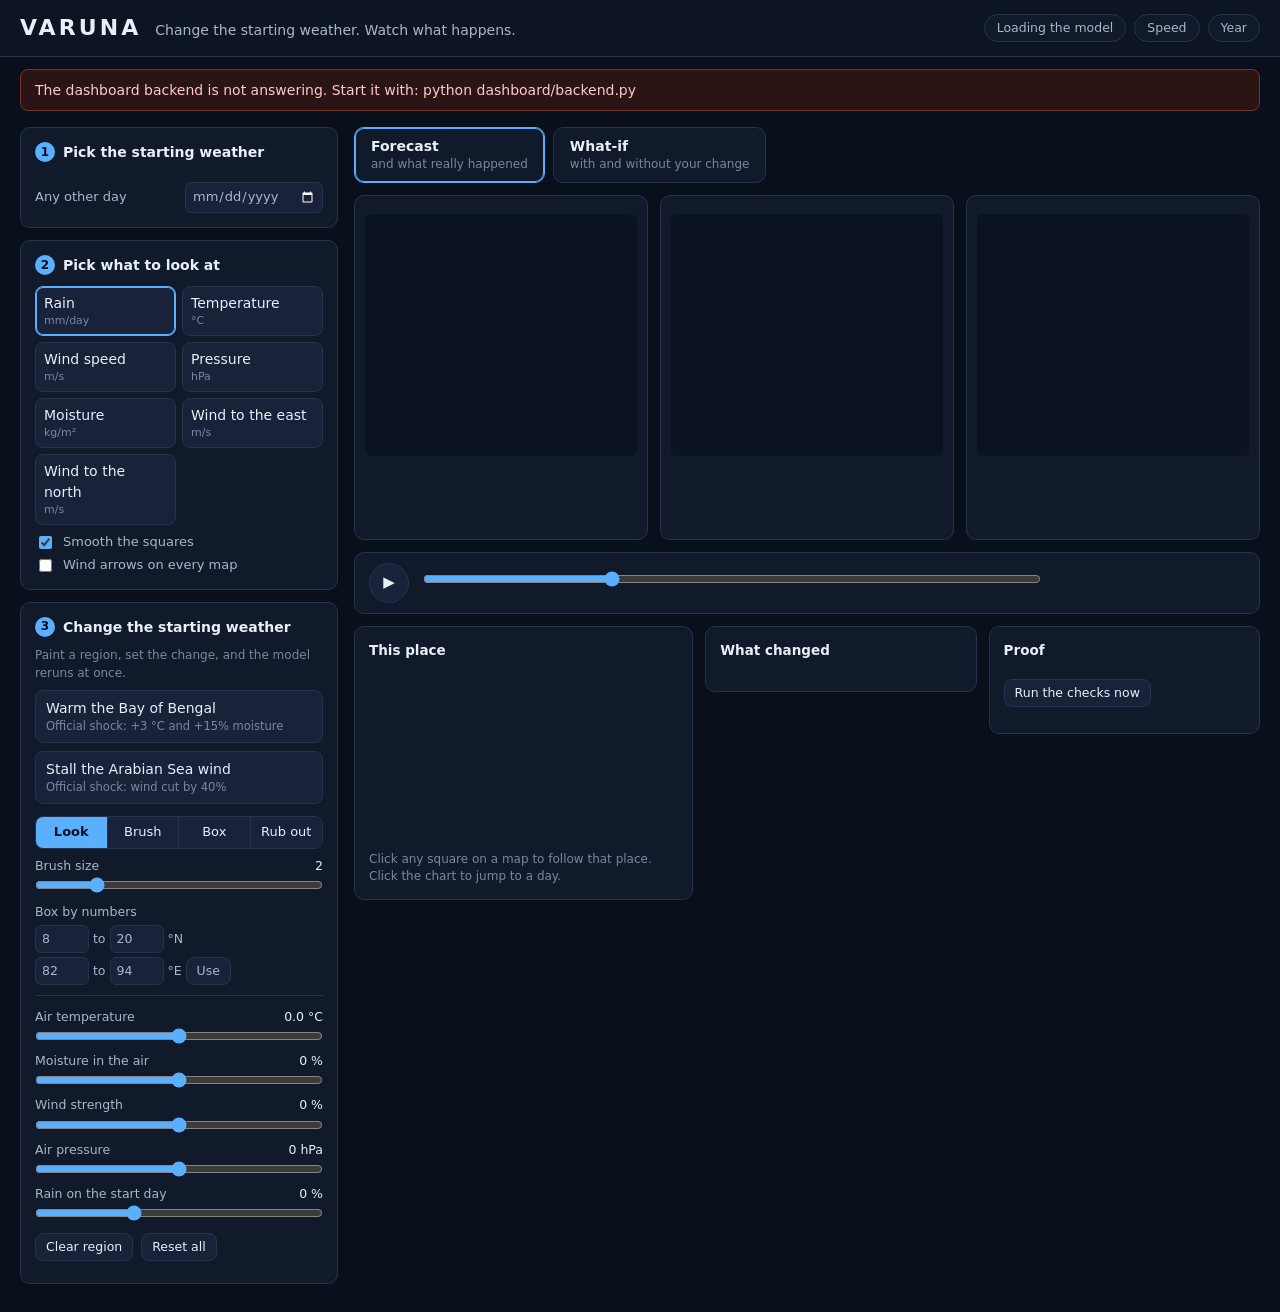
==== dashboard/index.html @ 6a7c15b1 "Add dashboard: live forecast map, paint-a-shock split view, proof panel - dashboard/backend.py runs " ====
<!doctype html>
<html lang="en">
<head>
<meta charset="utf-8">
<meta name="viewport" content="width=device-width, initial-scale=1">
<title>VARUNA: monsoon what-if map</title>
<link rel="stylesheet" href="style.css">
</head>
<body>
<header class="top">
  <div class="brand">
    <span class="logo">VARUNA</span>
    <span class="tagline">Change the starting weather. Watch what happens.</span>
  </div>
  <div class="chips">
    <span class="chip" id="chipModel">Loading the model</span>
    <span class="chip" id="chipSpeed" title="Time the model took on this laptop's processor. The limit is 5000 ms.">Speed</span>
    <span class="chip" id="chipYear">Year</span>
  </div>
</header>
<div class="banner" id="banner" hidden></div>

<div class="layout">
  <aside class="side">
    <section class="card">
      <h2><b>1</b>Pick the starting weather</h2>
      <div class="presets" id="presets"></div>
      <label class="line">Any other day <input type="date" id="date"></label>
    </section>

    <section class="card">
      <h2><b>2</b>Pick what to look at</h2>
      <div class="fields" id="fields"></div>
      <label class="check"><input type="checkbox" id="smooth" checked> Smooth the squares</label>
      <label class="check"><input type="checkbox" id="arrows"> Wind arrows on every map</label>
    </section>

    <section class="card">
      <h2><b>3</b>Change the starting weather</h2>
      <p class="hint">Paint a region, set the change, and the model reruns at once.</p>
      <button id="offWarm" class="btn wide">Warm the Bay of Bengal<small>Official shock: +3 °C and +15% moisture</small></button>
      <button id="offStall" class="btn wide">Stall the Arabian Sea wind<small>Official shock: wind cut by 40%</small></button>

      <div class="seg" id="tools">
        <button data-tool="look" class="on">Look</button>
        <button data-tool="brush">Brush</button>
        <button data-tool="box">Box</button>
        <button data-tool="erase">Rub out</button>
      </div>
      <label class="slider"><span>Brush size</span><output id="brushOut">2</output>
        <input type="range" id="brush" min="1" max="6" value="2" step="1"></label>
      <div class="boxrow">
        <span>Box by numbers</span>
        <div><input id="la0" type="number" value="8" min="6" max="38" step="1" aria-label="south latitude">
        to <input id="la1" type="number" value="20" min="6" max="38" step="1" aria-label="north latitude"> °N</div>
        <div><input id="lo0" type="number" value="82" min="65" max="101" step="1" aria-label="west longitude">
        to <input id="lo1" type="number" value="94" min="65" max="101" step="1" aria-label="east longitude"> °E
        <button id="boxGo" class="btn small">Use</button></div>
      </div>

      <div class="sliders" id="sliders"></div>
      <div class="rowbtns">
        <button id="clearRegion" class="btn small">Clear region</button>
        <button id="resetShock" class="btn small">Reset all</button>
      </div>
      <p class="hint" id="shockNote"></p>
    </section>
  </aside>

  <main class="main">
    <div class="tabs" id="tabs">
      <button data-tab="forecast" class="on">Forecast<small>and what really happened</small></button>
      <button data-tab="whatif">What-if<small>with and without your change</small></button>
    </div>

    <div class="maps">
      <figure class="map" id="mapA"></figure>
      <figure class="map" id="mapB"></figure>
      <figure class="map" id="mapC"></figure>
    </div>

    <div class="timeline">
      <button id="play" class="btn round" title="Play or pause (space bar)">&#9654;</button>
      <div class="track">
        <input type="range" id="day" min="0" max="10" value="3" step="1" aria-label="day of the forecast">
        <div class="dticks" id="dticks"></div>
      </div>
      <div class="daylabel" id="dayLabel"></div>
    </div>

    <div class="cards">
      <section class="card">
        <h3 id="placeTitle">This place</h3>
        <div class="legendline" id="placeLegend"></div>
        <canvas id="placeCv"></canvas>
        <p class="hint">Click any square on a map to follow that place. Click the chart to jump to a day.</p>
      </section>
      <section class="card">
        <h3 id="changeTitle">What changed</h3>
        <div class="facts" id="changeBody"></div>
        <p class="hint" id="changeHint"></p>
      </section>
      <section class="card">
        <h3>Proof</h3>
        <div class="facts" id="proofBody"></div>
        <button id="proofGo" class="btn small">Run the checks now</button>
        <div id="scores"></div>
      </section>
    </div>
  </main>
</div>

<div class="tip" id="tip" hidden></div>
<script src="app.js"></script>
</body>
</html>
---- dashboard/style.css ----
/* VARUNA dashboard. Dark surface so the maps carry the colour. No external fonts or files. */
:root {
  --bg: #0a101b;
  --panel: #111a2a;
  --panel2: #18233a;
  --line: #26334d;
  --ink: #e9eef7;
  --ink2: #aab6cb;
  --mute: #7a87a1;
  --accent: #5ab0ff;
  --amber: #ffb454;
  --yellow: #ffd43b;
  --good: #4ad6a0;
  --bad: #ff7a7a;
}
* { box-sizing: border-box; }
[hidden] { display: none !important; }
html, body { margin: 0; background: var(--bg); color: var(--ink); }
body { font: 14px/1.45 "Segoe UI", system-ui, -apple-system, Roboto, Arial, sans-serif; }
button, input, output { font: inherit; color: inherit; }
h2, h3, p, figure { margin: 0; }

.top { display: flex; align-items: center; justify-content: space-between; gap: 16px; padding: 12px 20px;
  border-bottom: 1px solid var(--line); background: #0d1524; flex-wrap: wrap; }
.brand { display: flex; align-items: baseline; gap: 14px; flex-wrap: wrap; }
.logo { font-size: 22px; font-weight: 700; letter-spacing: 0.14em; }
.tagline { color: var(--ink2); }
.chips { display: flex; gap: 8px; flex-wrap: wrap; }
.chip { border: 1px solid var(--line); background: var(--panel); border-radius: 999px; padding: 4px 12px;
  font-size: 12.5px; color: var(--ink2); white-space: nowrap; font-variant-numeric: tabular-nums; }
.chip b { color: var(--ink); font-weight: 600; }
.chip.good { border-color: #1f6b54; color: var(--good); }
.chip.warn { border-color: #7a5a1c; color: var(--amber); }

.banner { margin: 12px 20px 0; padding: 10px 14px; border: 1px solid #7a2f2f; background: #2a1414; border-radius: 8px; color: #ffc9c9; }

.layout { display: grid; grid-template-columns: 318px minmax(0, 1fr); gap: 16px; padding: 16px 20px 28px; align-items: start; }
.side { display: grid; gap: 12px; }
.card { background: var(--panel); border: 1px solid var(--line); border-radius: 10px; padding: 14px; }
.card h2 { font-size: 14px; font-weight: 600; display: flex; align-items: center; gap: 8px; margin-bottom: 10px; }
.card h2 b { width: 20px; height: 20px; border-radius: 50%; background: var(--accent); color: #06121f; font-size: 12px;
  display: inline-grid; place-items: center; }
.card h3 { font-size: 13.5px; font-weight: 600; margin-bottom: 8px; }
.hint { color: var(--mute); font-size: 12px; margin-top: 8px; }

.presets { display: grid; gap: 6px; }
.preset { text-align: left; border: 1px solid var(--line); background: var(--panel2); border-radius: 8px; padding: 7px 10px; cursor: pointer; }
.preset small { display: block; color: var(--mute); font-size: 11.5px; }
.preset:hover { border-color: #3a4d74; }
.preset.on { border-color: var(--accent); box-shadow: inset 0 0 0 1px var(--accent); }
.line { display: flex; align-items: center; justify-content: space-between; gap: 8px; margin-top: 10px; color: var(--ink2); font-size: 13px; }
input[type="date"], input[type="number"] { background: var(--panel2); border: 1px solid var(--line); border-radius: 6px; padding: 4px 6px; color-scheme: dark; }
input[type="number"] { width: 54px; }
input[type="range"] { width: 100%; accent-color: var(--accent); margin: 0; }

.fields { display: grid; grid-template-columns: 1fr 1fr; gap: 6px; margin-bottom: 8px; }
.field { border: 1px solid var(--line); background: var(--panel2); border-radius: 8px; padding: 6px 8px; cursor: pointer; text-align: left; }
.field small { display: block; color: var(--mute); font-size: 11px; }
.field.on { border-color: var(--accent); box-shadow: inset 0 0 0 1px var(--accent); }
.check { display: flex; align-items: center; gap: 8px; color: var(--ink2); font-size: 13px; margin-top: 4px; cursor: pointer; }
.check input { accent-color: var(--accent); }

.btn { border: 1px solid var(--line); background: var(--panel2); border-radius: 8px; padding: 7px 10px; cursor: pointer; }
.btn:hover { border-color: #3a4d74; }
.btn.wide { display: block; width: 100%; text-align: left; margin-top: 8px; }
.btn.wide small { display: block; color: var(--mute); font-size: 11.5px; }
.btn.wide.on { border-color: var(--yellow); box-shadow: inset 0 0 0 1px var(--yellow); }
.btn.small { padding: 4px 10px; font-size: 12.5px; }
.btn.round { width: 40px; height: 40px; border-radius: 50%; padding: 0; font-size: 15px; flex: none; }

.seg { display: grid; grid-template-columns: repeat(4, 1fr); margin: 12px 0 8px; border: 1px solid var(--line); border-radius: 8px; overflow: hidden; }
.seg button { border: 0; border-right: 1px solid var(--line); background: var(--panel2); padding: 6px 0; cursor: pointer; font-size: 13px; }
.seg button:last-child { border-right: 0; }
.seg button.on { background: var(--accent); color: #06121f; font-weight: 600; }
.slider { display: grid; grid-template-columns: 1fr auto; gap: 2px 8px; align-items: center; font-size: 12.5px; color: var(--ink2); margin-top: 8px; }
.slider input { grid-column: 1 / -1; }
.slider output { color: var(--ink); font-variant-numeric: tabular-nums; }
.slider.live output { color: var(--yellow); font-weight: 600; }
.boxrow { display: grid; gap: 4px; font-size: 12.5px; color: var(--ink2); margin-top: 10px; }
.sliders { margin-top: 10px; border-top: 1px solid var(--line); padding-top: 4px; }
.rowbtns { display: flex; gap: 8px; margin-top: 12px; }

.main { display: grid; gap: 12px; min-width: 0; }
.tabs { display: flex; gap: 8px; }
.tabs button { border: 1px solid var(--line); background: var(--panel); border-radius: 10px; padding: 8px 16px; cursor: pointer; text-align: left; font-weight: 600; }
.tabs button small { display: block; font-weight: 400; color: var(--mute); font-size: 12px; }
.tabs button.on { border-color: var(--accent); box-shadow: inset 0 0 0 1px var(--accent); }

.maps { display: grid; grid-template-columns: repeat(3, minmax(0, 1fr)); gap: 12px; }
.map { background: var(--panel); border: 1px solid var(--line); border-radius: 10px; padding: 10px; min-width: 0; }
.map figcaption { display: flex; justify-content: space-between; align-items: baseline; gap: 8px; margin-bottom: 8px; }
.map .mt { font-weight: 600; }
.map .ms { color: var(--mute); font-size: 12px; text-align: right; }
.cvwrap { position: relative; border-radius: 6px; overflow: hidden; background: #0c1320; }
.mapcv { display: block; width: 100%; aspect-ratio: 36 / 32; touch-action: none; cursor: crosshair; }
.empty { position: absolute; inset: 0; display: grid; place-items: center; text-align: center; padding: 20px; color: var(--ink2);
  background: rgba(10, 16, 27, 0.78); font-size: 13px; pointer-events: none; }
.legend { margin-top: 8px; }
.lgcv { display: block; width: 100%; height: 10px; border-radius: 3px; }
.ticks { position: relative; height: 16px; margin-top: 2px; font-size: 10.5px; color: var(--ink2); font-variant-numeric: tabular-nums; }
.ticks span { position: absolute; top: 0; transform: translateX(-50%); white-space: nowrap; }
.ticks span:first-child { transform: none; }
.ticks span:last-child { transform: translateX(-100%); }
.honest { color: var(--mute); font-size: 11.5px; margin-top: 4px; min-height: 2.9em; }

.timeline { display: flex; align-items: center; gap: 14px; background: var(--panel); border: 1px solid var(--line); border-radius: 10px; padding: 10px 14px; }
.track { flex: 1; min-width: 0; }
.dticks { display: flex; justify-content: space-between; font-size: 11px; color: var(--mute); margin-top: 2px; padding: 0 2px; font-variant-numeric: tabular-nums; }
.dticks span.on { color: var(--ink); font-weight: 600; }
.daylabel { min-width: 190px; text-align: right; font-weight: 600; font-variant-numeric: tabular-nums; }
.daylabel small { display: block; font-weight: 400; color: var(--mute); font-size: 12px; }

.cards { display: grid; grid-template-columns: 1.25fr 1fr 1fr; gap: 12px; align-items: start; }
#placeCv { display: block; width: 100%; height: 170px; cursor: pointer; }
.legendline { display: flex; gap: 14px; flex-wrap: wrap; font-size: 12.5px; color: var(--ink2); margin-bottom: 4px; font-variant-numeric: tabular-nums; }
.legendline i { display: inline-block; width: 18px; height: 0; border-top: 2px solid; vertical-align: middle; margin-right: 6px; }
.legendline i.dash { border-top-style: dashed; }
.legendline b { color: var(--ink); font-weight: 600; }
.facts { display: grid; gap: 6px; font-size: 13px; }
.fact { display: grid; grid-template-columns: minmax(0, 1fr) auto; gap: 10px; align-items: baseline; border-bottom: 1px solid #1c2740; padding-bottom: 5px; }
.fact span { color: var(--ink2); }
.fact b { font-weight: 600; font-variant-numeric: tabular-nums; text-align: right; }
.fact b small { display: block; font-weight: 400; color: var(--mute); font-size: 11.5px; }
.ok { color: var(--good); }
.no { color: var(--bad); }
#proofGo { margin-top: 10px; }
#scores { margin-top: 12px; }
#scores table { width: 100%; border-collapse: collapse; font-size: 12.5px; font-variant-numeric: tabular-nums; }
#scores td { padding: 3px 0; border-bottom: 1px solid #1c2740; color: var(--ink2); }
#scores td:last-child { text-align: right; color: var(--ink); font-weight: 600; }
#scores tr.total td { border-bottom: 0; color: var(--ink); font-weight: 700; }

.tip { position: fixed; z-index: 10; pointer-events: none; background: #05090f; border: 1px solid #3a4d74; border-radius: 8px; padding: 8px 10px;
  font-size: 12.5px; min-width: 170px; box-shadow: 0 6px 24px rgba(0, 0, 0, 0.5); font-variant-numeric: tabular-nums; }
.tip .th { color: var(--ink2); margin-bottom: 4px; }
.tip .tr { display: flex; justify-content: space-between; gap: 14px; }
.tip .tr span { color: var(--ink2); }
.tip .tr b { font-weight: 600; }

@media (max-width: 1180px) {
  .layout { grid-template-columns: 1fr; }
  .cards { grid-template-columns: 1fr; }
}
@media (max-width: 760px) {
  .maps { grid-template-columns: 1fr; }
  .timeline { flex-wrap: wrap; }
  .daylabel { text-align: left; }
}
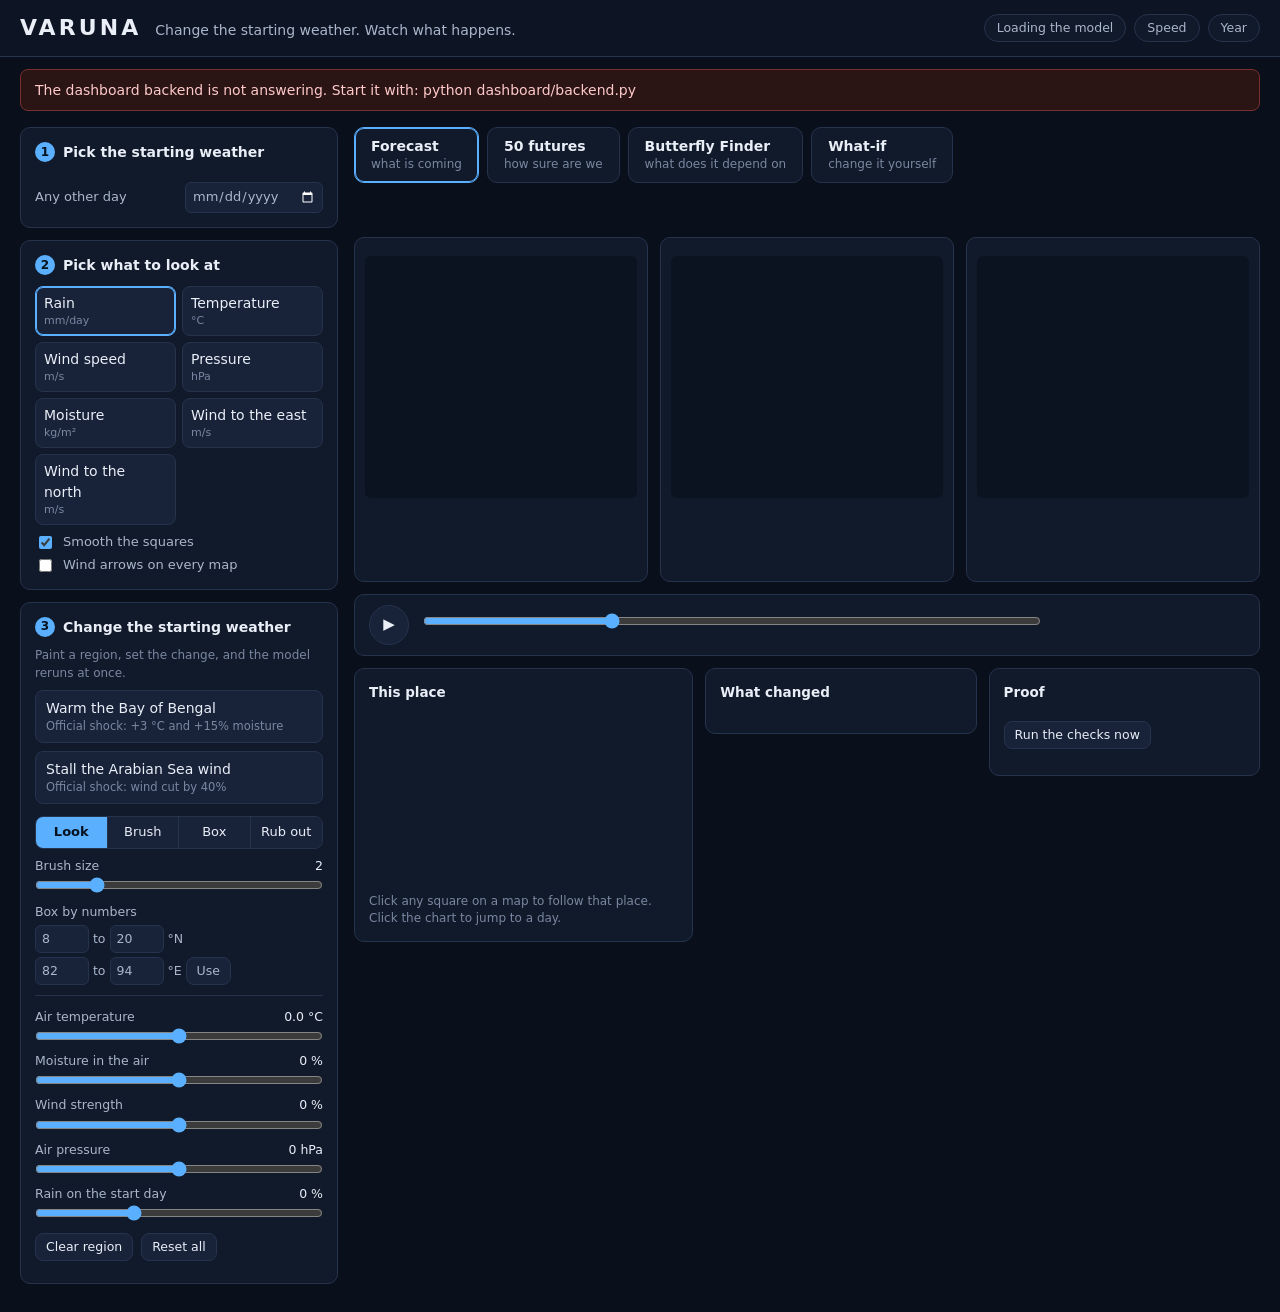
==== commit 94e63af4: "Add 50 futures and Butterfly Finder tabs - dashboard/lab.py: 50 forecasts from nudged starts with da" ====
--- a/dashboard/index.html
+++ b/dashboard/index.html
@@ -69,9 +69,12 @@
 
   <main class="main">
     <div class="tabs" id="tabs">
-      <button data-tab="forecast" class="on">Forecast<small>and what really happened</small></button>
-      <button data-tab="whatif">What-if<small>with and without your change</small></button>
+      <button data-tab="forecast" class="on">Forecast<small>what is coming</small></button>
+      <button data-tab="futures">50 futures<small>how sure are we</small></button>
+      <button data-tab="finder">Butterfly Finder<small>what does it depend on</small></button>
+      <button data-tab="whatif">What-if<small>change it yourself</small></button>
     </div>
+    <div class="tools" id="tabTools"></div>
 
     <div class="maps">
       <figure class="map" id="mapA"></figure>
--- a/dashboard/style.css
+++ b/dashboard/style.css
@@ -86,6 +86,11 @@
 .tabs button small { display: block; font-weight: 400; color: var(--mute); font-size: 12px; }
 .tabs button.on { border-color: var(--accent); box-shadow: inset 0 0 0 1px var(--accent); }
 
+.tabs { flex-wrap: wrap; }
+.tools { display: flex; gap: 10px 14px; align-items: center; flex-wrap: wrap; color: var(--ink2); font-size: 13px; min-height: 30px; padding: 0 2px; }
+.tools .check { margin: 0; color: var(--ink); }
+.tools select { background: var(--panel2); border: 1px solid var(--line); border-radius: 6px; padding: 4px 8px; color: var(--ink); font: inherit; color-scheme: dark; }
+
 .maps { display: grid; grid-template-columns: repeat(3, minmax(0, 1fr)); gap: 12px; }
 .map { background: var(--panel); border: 1px solid var(--line); border-radius: 10px; padding: 10px; min-width: 0; }
 .map figcaption { display: flex; justify-content: space-between; align-items: baseline; gap: 8px; margin-bottom: 8px; }
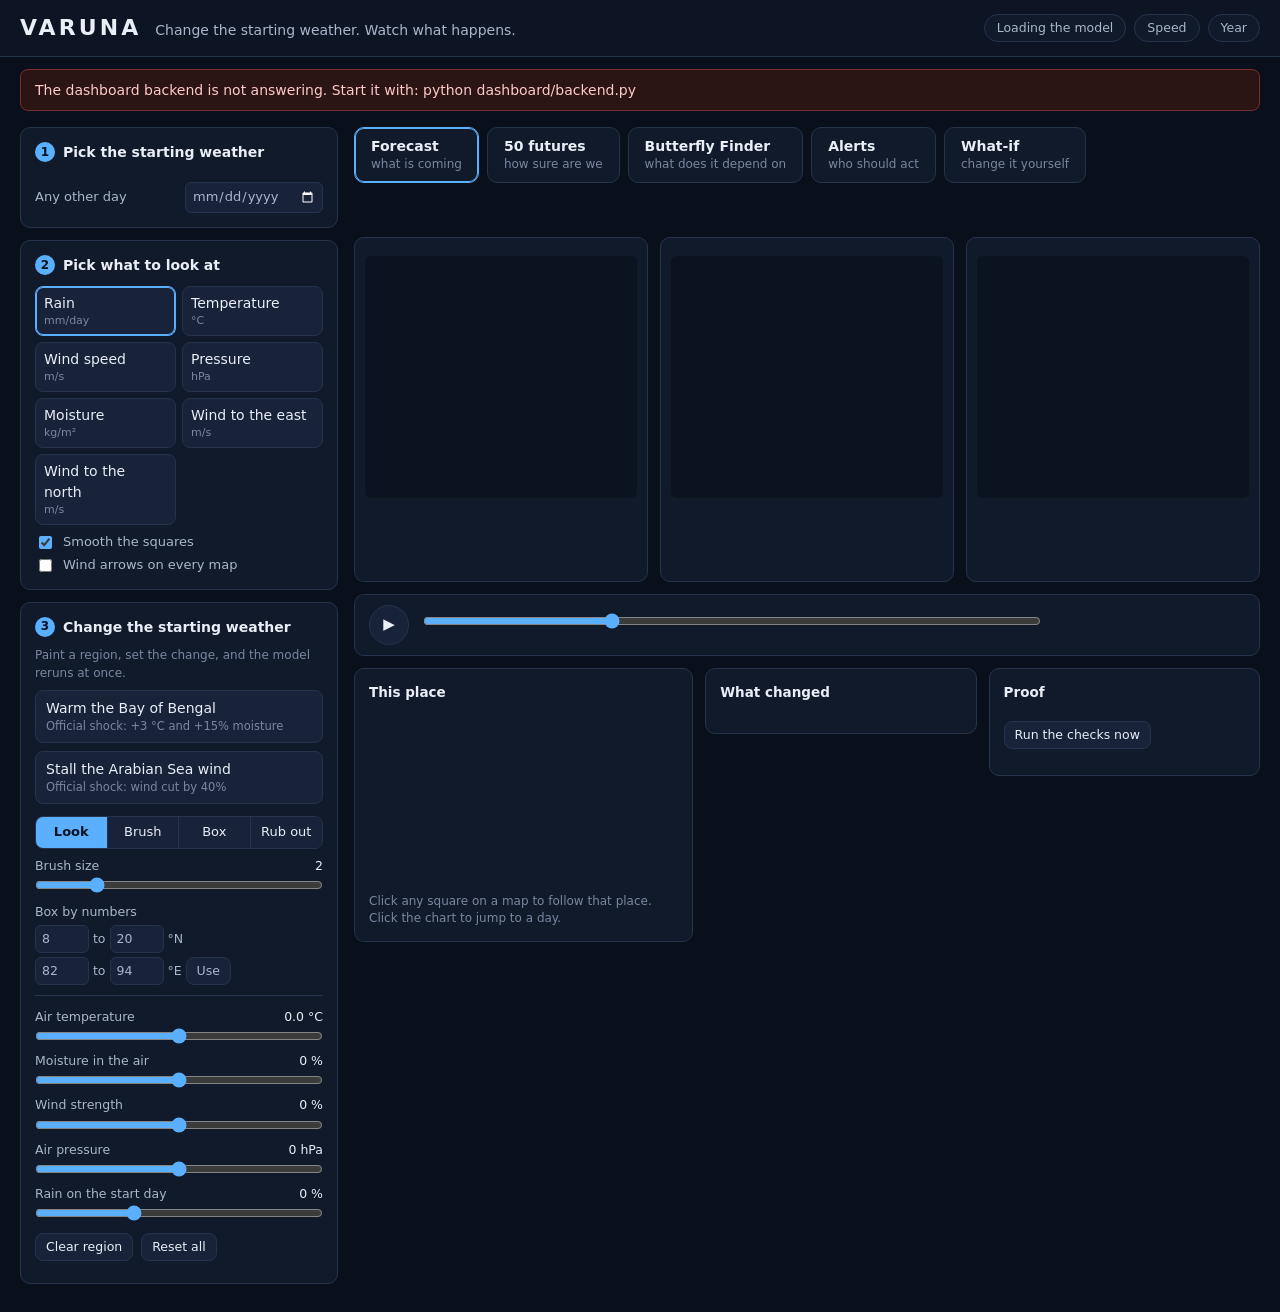
==== commit 052b519d: "Add Alerts tab: role rules checked in each of the 50 futures - dashboard/alerts.py: seven rules for " ====
--- a/dashboard/index.html
+++ b/dashboard/index.html
@@ -72,6 +72,7 @@
       <button data-tab="forecast" class="on">Forecast<small>what is coming</small></button>
       <button data-tab="futures">50 futures<small>how sure are we</small></button>
       <button data-tab="finder">Butterfly Finder<small>what does it depend on</small></button>
+      <button data-tab="alerts">Alerts<small>who should act</small></button>
       <button data-tab="whatif">What-if<small>change it yourself</small></button>
     </div>
     <div class="tools" id="tabTools"></div>
--- a/dashboard/style.css
+++ b/dashboard/style.css
@@ -128,6 +128,9 @@
 .fact b small { display: block; font-weight: 400; color: var(--mute); font-size: 11.5px; }
 .ok { color: var(--good); }
 .no { color: var(--bad); }
+.warnc { color: var(--amber); }
+.fact b:empty { display: none; }
+.fact b small:only-child { text-align: left; }
 #proofGo { margin-top: 10px; }
 #scores { margin-top: 12px; }
 #scores table { width: 100%; border-collapse: collapse; font-size: 12.5px; font-variant-numeric: tabular-nums; }
@@ -151,3 +154,7 @@
   .timeline { flex-wrap: wrap; }
   .daylabel { text-align: left; }
 }
+
+/* #shot=1 in the address shows only the three maps, for figures in the brief */
+.shot .top, .shot .side, .shot .tabs, .shot .tools, .shot .timeline, .shot .cards, .shot .honest { display: none; }
+.shot .layout { grid-template-columns: 1fr; padding: 8px; }
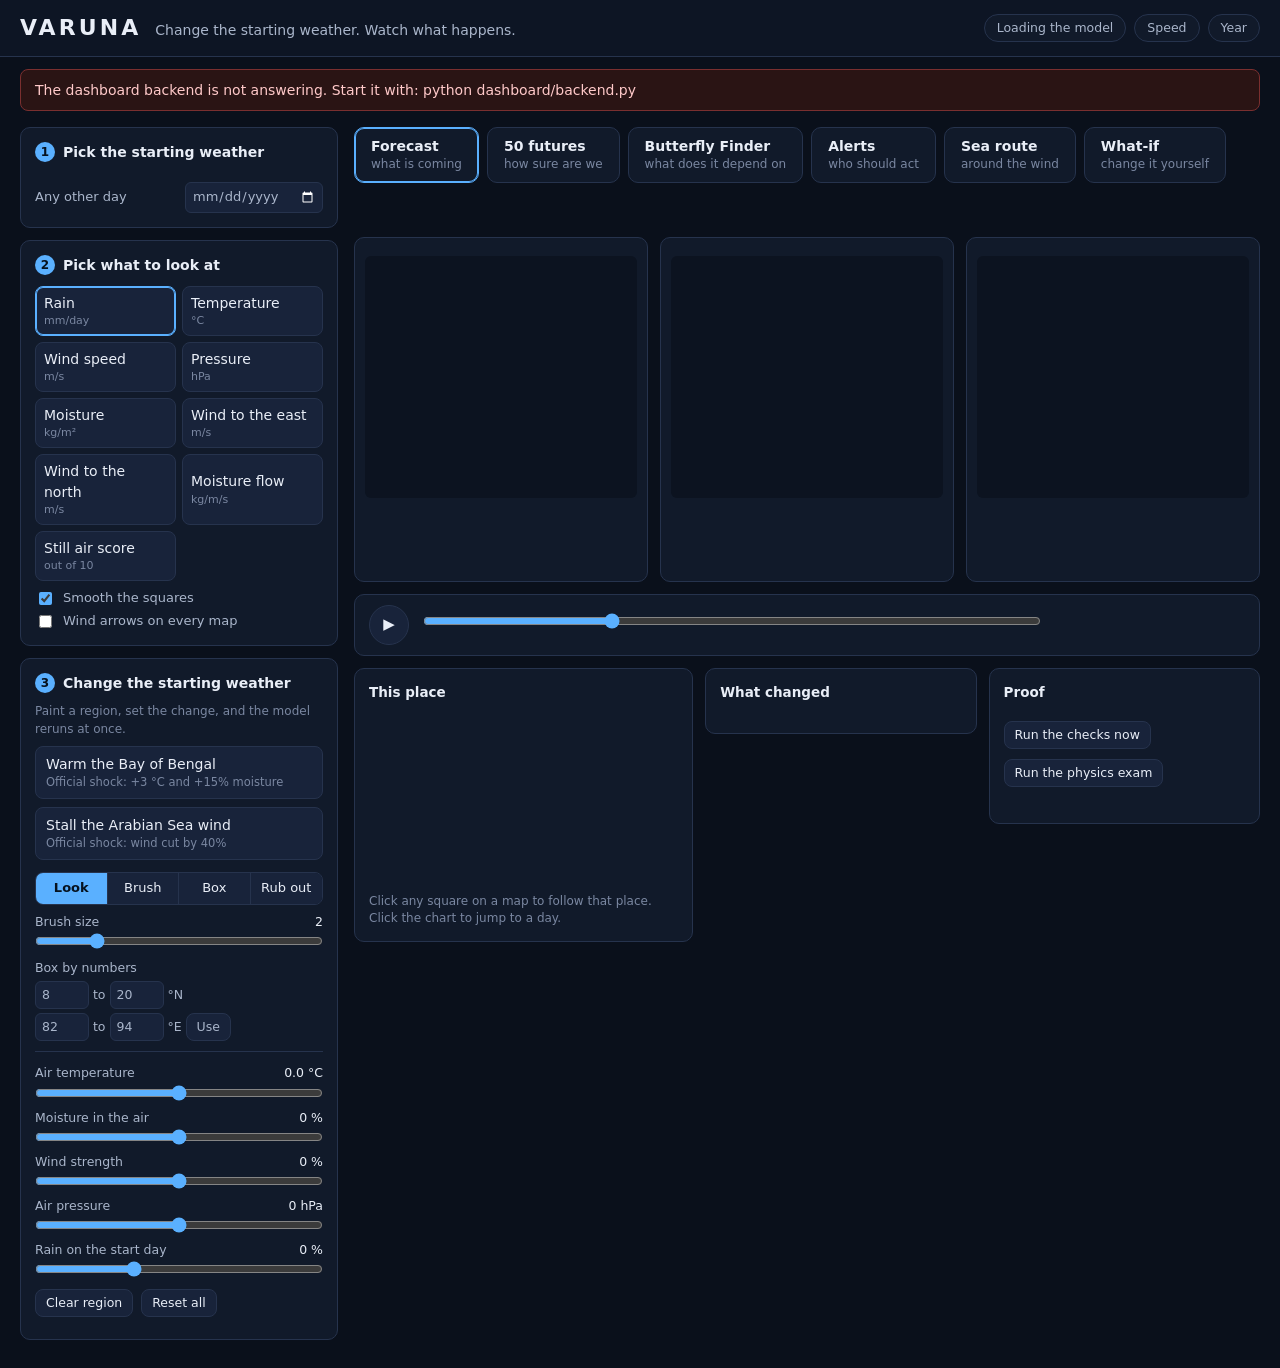
==== commit 32625db8: "Tier 3: physics exam, sea route tab, spraying window, risk score, two extra fields - dashboard/exam." ====
--- a/dashboard/index.html
+++ b/dashboard/index.html
@@ -73,6 +73,7 @@
       <button data-tab="futures">50 futures<small>how sure are we</small></button>
       <button data-tab="finder">Butterfly Finder<small>what does it depend on</small></button>
       <button data-tab="alerts">Alerts<small>who should act</small></button>
+      <button data-tab="route">Sea route<small>around the wind</small></button>
       <button data-tab="whatif">What-if<small>change it yourself</small></button>
     </div>
     <div class="tools" id="tabTools"></div>
@@ -108,6 +109,8 @@
         <h3>Proof</h3>
         <div class="facts" id="proofBody"></div>
         <button id="proofGo" class="btn small">Run the checks now</button>
+        <button id="examGo" class="btn small">Run the physics exam</button>
+        <div class="facts" id="examBody"></div>
         <div id="scores"></div>
       </section>
     </div>
--- a/dashboard/style.css
+++ b/dashboard/style.css
@@ -122,7 +122,7 @@
 .legendline i.dash { border-top-style: dashed; }
 .legendline b { color: var(--ink); font-weight: 600; }
 .facts { display: grid; gap: 6px; font-size: 13px; }
-.fact { display: grid; grid-template-columns: minmax(0, 1fr) auto; gap: 10px; align-items: baseline; border-bottom: 1px solid #1c2740; padding-bottom: 5px; }
+.fact { display: grid; grid-template-columns: minmax(40%, 1fr) minmax(0, auto); gap: 10px; align-items: baseline; border-bottom: 1px solid #1c2740; padding-bottom: 5px; }
 .fact span { color: var(--ink2); }
 .fact b { font-weight: 600; font-variant-numeric: tabular-nums; text-align: right; }
 .fact b small { display: block; font-weight: 400; color: var(--mute); font-size: 11.5px; }
@@ -131,7 +131,9 @@
 .warnc { color: var(--amber); }
 .fact b:empty { display: none; }
 .fact b small:only-child { text-align: left; }
-#proofGo { margin-top: 10px; }
+#proofGo, #examGo { margin-top: 10px; }
+#examBody { margin-top: 10px; }
+.fact i { color: var(--mute); }
 #scores { margin-top: 12px; }
 #scores table { width: 100%; border-collapse: collapse; font-size: 12.5px; font-variant-numeric: tabular-nums; }
 #scores td { padding: 3px 0; border-bottom: 1px solid #1c2740; color: var(--ink2); }
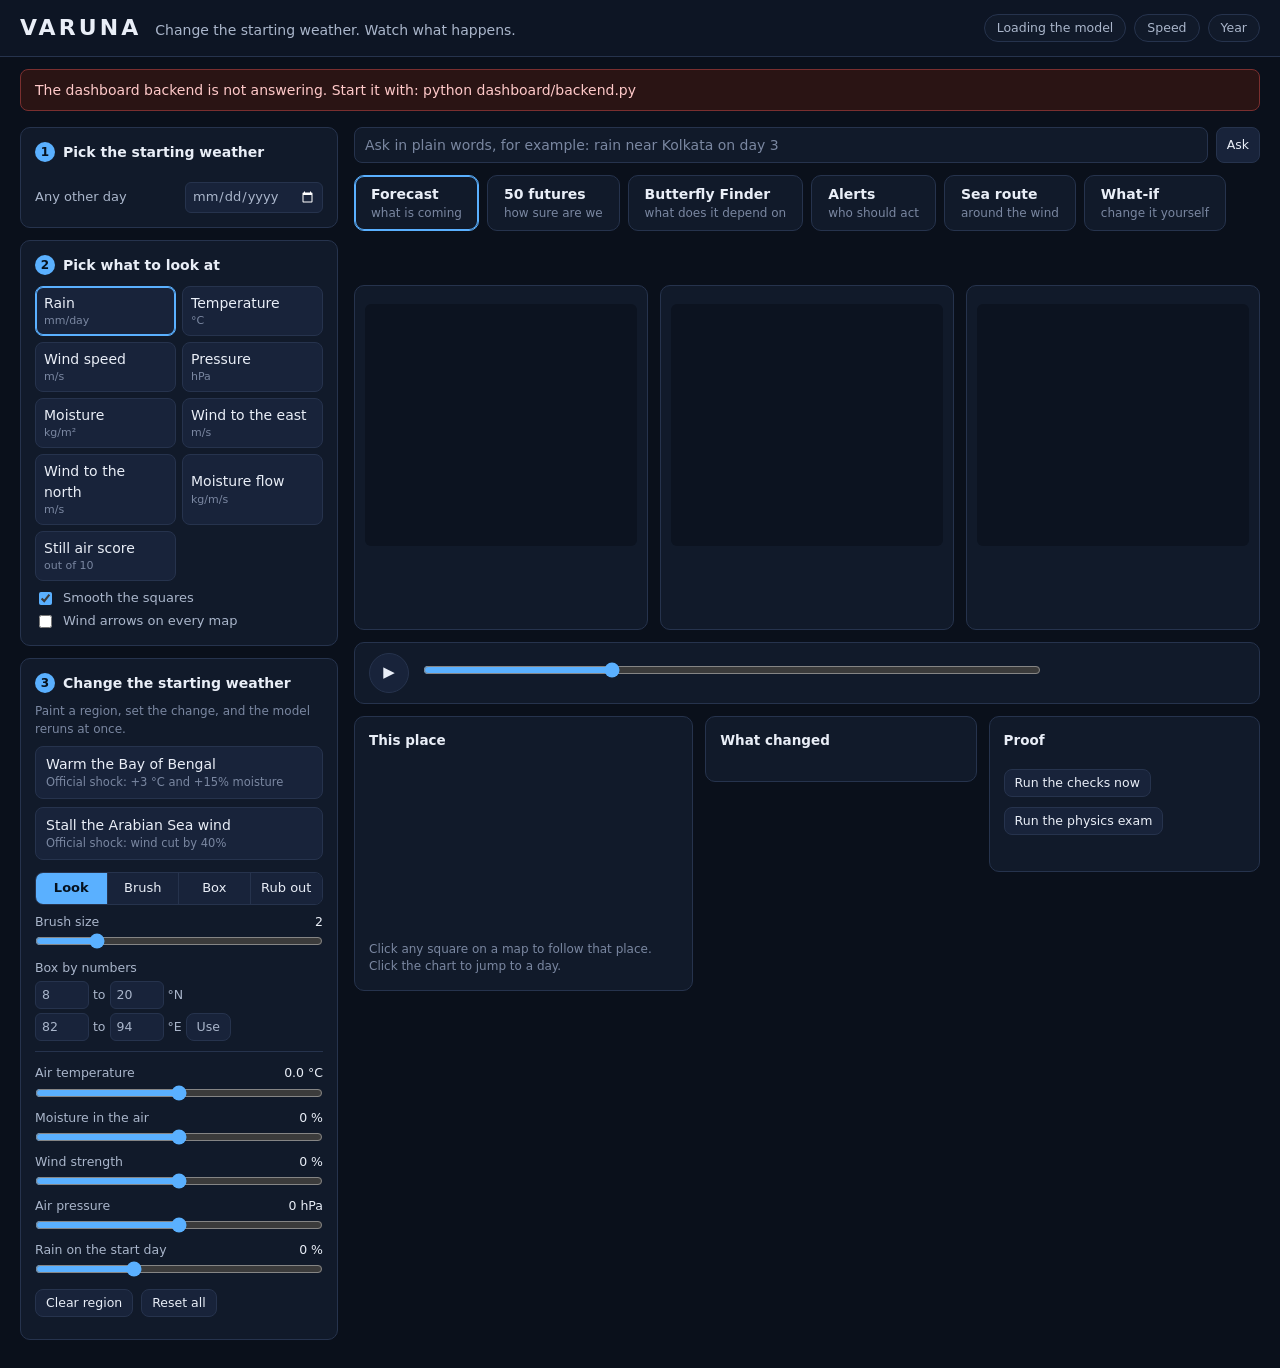
==== commit 2f7546b3: "Tier 3: strength sweep, spread row, monsoon phase line, ask box; docs updated - What-if: strength sw" ====
--- a/dashboard/index.html
+++ b/dashboard/index.html
@@ -68,6 +68,11 @@
   </aside>
 
   <main class="main">
+    <form class="ask" id="ask">
+      <input id="askIn" type="text" autocomplete="off" placeholder="Ask in plain words, for example: rain near Kolkata on day 3" aria-label="Ask about the forecast">
+      <button class="btn small" type="submit">Ask</button>
+    </form>
+    <div class="askout" id="askOut" hidden></div>
     <div class="tabs" id="tabs">
       <button data-tab="forecast" class="on">Forecast<small>what is coming</small></button>
       <button data-tab="futures">50 futures<small>how sure are we</small></button>
--- a/dashboard/style.css
+++ b/dashboard/style.css
@@ -86,6 +86,11 @@
 .tabs button small { display: block; font-weight: 400; color: var(--mute); font-size: 12px; }
 .tabs button.on { border-color: var(--accent); box-shadow: inset 0 0 0 1px var(--accent); }
 
+.ask { display: flex; gap: 8px; }
+.ask input { flex: 1; min-width: 0; background: var(--panel); border: 1px solid var(--line); border-radius: 8px; padding: 7px 10px; color: var(--ink); font: inherit; }
+.ask input::placeholder { color: var(--mute); }
+.askout { background: var(--panel2); border: 1px solid #3a4d74; border-radius: 8px; padding: 8px 12px; font-size: 13.5px; }
+.shot .ask, .shot .askout { display: none; }
 .tabs { flex-wrap: wrap; }
 .tools { display: flex; gap: 10px 14px; align-items: center; flex-wrap: wrap; color: var(--ink2); font-size: 13px; min-height: 30px; padding: 0 2px; }
 .tools .check { margin: 0; color: var(--ink); }
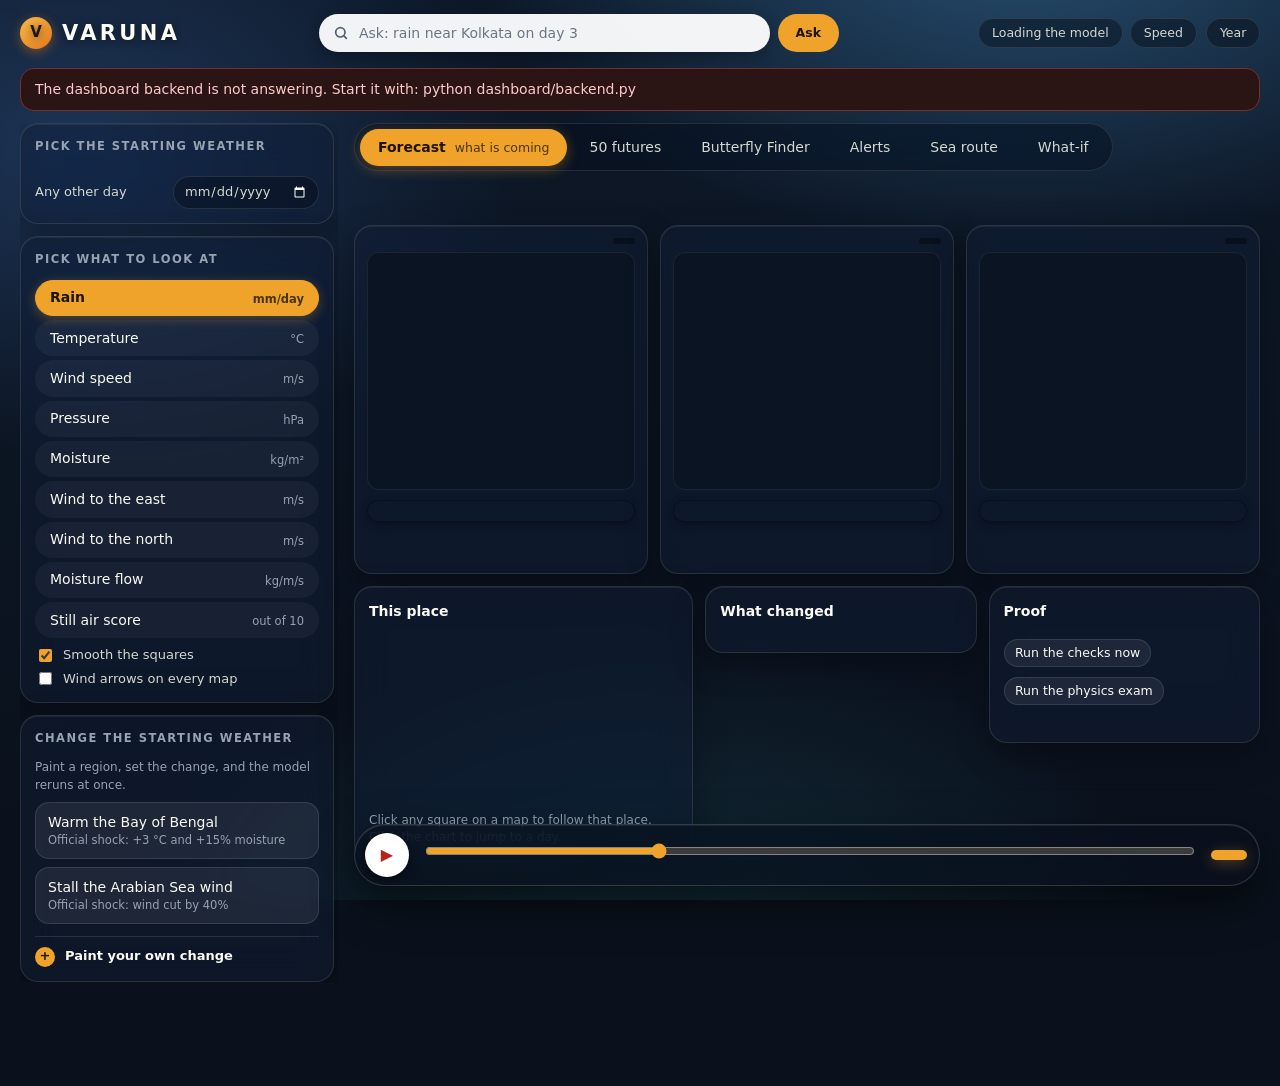
==== commit 93b9106e: "Dashboard skin: dark glass, amber accent, pill controls, floating timeline Styling and layout only. " ====
--- a/dashboard/index.html
+++ b/dashboard/index.html
@@ -12,6 +12,10 @@
     <span class="logo">VARUNA</span>
     <span class="tagline">Change the starting weather. Watch what happens.</span>
   </div>
+  <form class="ask" id="ask">
+    <input id="askIn" type="text" autocomplete="off" placeholder="Ask: rain near Kolkata on day 3" aria-label="Ask about the forecast">
+    <button class="btn small" type="submit">Ask</button>
+  </form>
   <div class="chips">
     <span class="chip" id="chipModel">Loading the model</span>
     <span class="chip" id="chipSpeed" title="Time the model took on this laptop's processor. The limit is 5000 ms.">Speed</span>
@@ -41,6 +45,8 @@
       <button id="offWarm" class="btn wide">Warm the Bay of Bengal<small>Official shock: +3 °C and +15% moisture</small></button>
       <button id="offStall" class="btn wide">Stall the Arabian Sea wind<small>Official shock: wind cut by 40%</small></button>
 
+      <details class="more" id="paintMore">
+      <summary>Paint your own change</summary>
       <div class="seg" id="tools">
         <button data-tool="look" class="on">Look</button>
         <button data-tool="brush">Brush</button>
@@ -64,14 +70,11 @@
         <button id="resetShock" class="btn small">Reset all</button>
       </div>
       <p class="hint" id="shockNote"></p>
+      </details>
     </section>
   </aside>
 
   <main class="main">
-    <form class="ask" id="ask">
-      <input id="askIn" type="text" autocomplete="off" placeholder="Ask in plain words, for example: rain near Kolkata on day 3" aria-label="Ask about the forecast">
-      <button class="btn small" type="submit">Ask</button>
-    </form>
     <div class="askout" id="askOut" hidden></div>
     <div class="tabs" id="tabs">
       <button data-tab="forecast" class="on">Forecast<small>what is coming</small></button>
--- a/dashboard/style.css
+++ b/dashboard/style.css
@@ -165,3 +165,144 @@
 /* #shot=1 in the address shows only the three maps, for figures in the brief */
 .shot .top, .shot .side, .shot .tabs, .shot .tools, .shot .timeline, .shot .cards, .shot .honest { display: none; }
 .shot .layout { grid-template-columns: 1fr; padding: 8px; }
+
+
+/* =====================================================================================================
+   Skin: dark glass with an amber accent. Floating pill controls over a deep blue backdrop, the way a
+   weather map app feels. Everything below only restyles; no layout logic depends on it.
+   ===================================================================================================== */
+:root {
+  --bg: #0a111c;
+  --panel: rgba(20, 30, 48, 0.52);
+  --panel2: rgba(255, 255, 255, 0.06);
+  --line: rgba(255, 255, 255, 0.11);
+  --ink: #fbfbf4;
+  --ink2: #d5d8d0;
+  --mute: #98a2b1;
+  --accent: #f0a32a;
+  --brick: #a8483a;
+  --on-accent: #1d1404;
+  --glass-blur: blur(18px) saturate(145%);
+}
+html { background: #0a111c; }
+body {
+  font-family: -apple-system, "SF Pro Text", "Segoe UI", system-ui, Roboto, Arial, sans-serif;
+  min-height: 100vh;
+  background:
+    radial-gradient(900px 520px at 80% -8%, rgba(64, 132, 184, 0.50), transparent 62%),
+    radial-gradient(720px 500px at 6% 16%, rgba(52, 92, 150, 0.42), transparent 62%),
+    radial-gradient(900px 620px at 52% 112%, rgba(36, 104, 118, 0.38), transparent 60%),
+    linear-gradient(180deg, #0d1828 0%, #0a111c 100%);
+  background-attachment: fixed;
+}
+:focus-visible { outline: 2px solid var(--accent); outline-offset: 2px; }
+
+/* glass surfaces */
+.card, .map, .timeline, .askout {
+  background: var(--panel);
+  -webkit-backdrop-filter: var(--glass-blur); backdrop-filter: var(--glass-blur);
+  border: 1px solid var(--line); border-radius: 18px;
+  box-shadow: 0 12px 34px rgba(0, 0, 0, 0.30), inset 0 1px 0 rgba(255, 255, 255, 0.07);
+}
+
+/* top bar: badge and wordmark, search pill, status pills */
+.top { background: transparent; border: 0; padding: 14px 20px 4px; flex-wrap: nowrap; }
+.brand { flex: none; align-items: center; gap: 12px; }
+.logo { font-weight: 600; letter-spacing: 0.16em; font-size: 21px; display: inline-flex; align-items: center; text-shadow: 0 1px 8px rgba(0, 0, 0, 0.5); }
+.logo::before { content: "V"; display: inline-grid; place-items: center; width: 32px; height: 32px; margin-right: 10px; border-radius: 50%;
+  background: linear-gradient(140deg, #f8bd4c, #e2781b); color: var(--on-accent); font-weight: 800; font-size: 15px; letter-spacing: 0;
+  box-shadow: 0 3px 12px rgba(226, 120, 27, 0.45); }
+.tagline { display: none; }
+.ask { flex: 1 1 320px; max-width: 520px; gap: 8px; }
+.ask input { background: rgba(255, 255, 255, 0.95) no-repeat 14px center
+  url("data:image/svg+xml,%3Csvg xmlns='http://www.w3.org/2000/svg' width='16' height='16' viewBox='0 0 24 24' fill='none' stroke='%23566270' stroke-width='2.6' stroke-linecap='round'%3E%3Ccircle cx='11' cy='11' r='7'/%3E%3Cpath d='M20 20l-3.6-3.6'/%3E%3C/svg%3E");
+  color: #1b2430; border: 0; border-radius: 999px; padding: 9px 16px 9px 40px; box-shadow: 0 4px 16px rgba(0, 0, 0, 0.30); }
+.ask input::placeholder { color: #6b7684; }
+.ask .btn { background: var(--accent); color: var(--on-accent); border: 0; font-weight: 700; padding: 8px 18px; }
+.chips { flex: none; justify-content: flex-end; }
+.chip { background: rgba(8, 14, 24, 0.46); -webkit-backdrop-filter: blur(12px); backdrop-filter: blur(12px); border-color: var(--line); color: var(--ink2); padding: 5px 13px; }
+.chip.good { border-color: rgba(74, 214, 160, 0.45); }
+.chip.warn { border-color: rgba(240, 163, 42, 0.55); color: #ffd28a; }
+.askout { border-radius: 14px; border-left: 3px solid var(--accent); }
+.banner { border-radius: 14px; }
+
+/* left panel: stays on screen, scrolls on its own */
+.layout { padding: 12px 20px 104px; }
+.side { position: sticky; top: 12px; max-height: calc(100vh - 24px); overflow-y: auto; padding-right: 4px; scrollbar-width: thin; scrollbar-color: rgba(255, 255, 255, 0.2) transparent; }
+.card h2 { font-size: 11.5px; letter-spacing: 0.13em; text-transform: uppercase; color: var(--mute); font-weight: 600; margin-bottom: 12px; }
+.card h2 b { display: none; }
+.card h3 { font-size: 14px; font-weight: 600; }
+.preset { border-radius: 12px; background: rgba(255, 255, 255, 0.045); border: 1px solid transparent; padding: 8px 12px; transition: background 0.15s; }
+.preset:hover { background: rgba(255, 255, 255, 0.09); border-color: transparent; }
+.preset.on { background: rgba(240, 163, 42, 0.15); border-color: rgba(240, 163, 42, 0.6); box-shadow: none; }
+.fields { grid-template-columns: 1fr; gap: 4px; }
+.field { display: flex; justify-content: space-between; align-items: baseline; border-radius: 999px; padding: 7px 14px; background: rgba(255, 255, 255, 0.045);
+  border: 1px solid transparent; transition: background 0.15s; }
+.field:hover { background: rgba(255, 255, 255, 0.09); }
+.field small { display: inline; font-size: 11.5px; }
+.field.on { background: var(--accent); color: var(--on-accent); font-weight: 600; box-shadow: 0 3px 12px rgba(240, 163, 42, 0.30); }
+.field.on small { color: #4a3508; }
+input[type="date"], input[type="number"] { border-radius: 999px; padding: 5px 10px; background: rgba(0, 0, 0, 0.28); }
+.btn { border-radius: 999px; background: rgba(255, 255, 255, 0.07); border-color: var(--line); transition: background 0.15s; }
+.btn:hover { background: rgba(255, 255, 255, 0.13); border-color: var(--line); }
+.btn.wide { border-radius: 14px; padding: 9px 12px; }
+.btn.wide.on { border-color: var(--accent); background: rgba(240, 163, 42, 0.14); box-shadow: inset 0 0 0 1px var(--accent); }
+.seg { border-radius: 999px; background: rgba(0, 0, 0, 0.30); border-color: var(--line); padding: 3px; gap: 2px; overflow: visible; }
+.seg button { border: 0; border-radius: 999px; background: transparent; color: var(--ink2); }
+.seg button.on { background: var(--brick); color: #fff; }
+details.more { margin-top: 12px; border-top: 1px solid var(--line); padding-top: 10px; }
+details.more summary { cursor: pointer; list-style: none; display: flex; align-items: center; gap: 10px; font-size: 13px; font-weight: 600; }
+details.more summary::-webkit-details-marker { display: none; }
+details.more summary::before { content: "+"; display: inline-grid; place-items: center; width: 20px; height: 20px; border-radius: 50%; background: var(--accent); color: var(--on-accent); font-weight: 800; }
+details.more[open] summary::before { content: "\2212"; }
+
+/* tabs: one pill bar, the active tab shows its question */
+.tabs { display: inline-flex; align-self: start; justify-self: start; gap: 4px; padding: 5px; border-radius: 999px; background: rgba(8, 14, 24, 0.50);
+  -webkit-backdrop-filter: var(--glass-blur); backdrop-filter: var(--glass-blur); border: 1px solid var(--line); }
+.tabs button { border: 0; background: transparent; border-radius: 999px; padding: 8px 18px; color: var(--ink2); font-weight: 500; white-space: nowrap; transition: background 0.15s; }
+.tabs button:hover { background: rgba(255, 255, 255, 0.08); }
+.tabs button small { display: none; }
+.tabs button.on { background: var(--accent); color: var(--on-accent); font-weight: 700; box-shadow: 0 3px 14px rgba(240, 163, 42, 0.35); }
+.tabs button.on small { display: inline; margin-left: 9px; font-weight: 500; color: #4a3508; font-size: 12.5px; }
+.tools { padding: 0 6px; }
+.tools select { border-radius: 999px; background: rgba(0, 0, 0, 0.32); border-color: var(--line); padding: 5px 12px; }
+
+/* maps: legend as a pill with the numbers on it */
+.map { padding: 12px 12px 10px; }
+.map figcaption { align-items: center; }
+.map .mt { font-size: 14.5px; }
+.map .ms { background: rgba(0, 0, 0, 0.34); border-radius: 999px; padding: 3px 11px; color: var(--ink2); font-size: 11.5px; white-space: nowrap; }
+.cvwrap { border-radius: 12px; background: #0b1422; box-shadow: inset 0 0 0 1px rgba(255, 255, 255, 0.07); }
+.empty { background: rgba(8, 14, 24, 0.62); -webkit-backdrop-filter: blur(4px); backdrop-filter: blur(4px); }
+.legend { position: relative; margin-top: 10px; }
+.lgcv { height: 22px; border-radius: 999px; box-shadow: inset 0 0 0 1px rgba(0, 0, 0, 0.35), 0 3px 10px rgba(0, 0, 0, 0.30); }
+.ticks { position: absolute; left: 12px; right: 12px; top: 0; height: 22px; line-height: 22px; margin: 0; font-size: 11px; font-weight: 700; color: #fff;
+  text-shadow: 0 0 3px rgba(0, 0, 0, 0.95), 0 0 2px rgba(0, 0, 0, 0.95), 0 1px 2px rgba(0, 0, 0, 0.8); }
+.honest { margin-top: 8px; color: var(--mute); }
+
+/* timeline: a floating bar that stays at the bottom of the screen */
+.timeline { position: fixed; left: 354px; right: 20px; bottom: 14px; z-index: 30; border-radius: 999px; padding: 8px 12px 8px 10px; gap: 16px;
+  background: rgba(10, 16, 28, 0.70); -webkit-backdrop-filter: blur(22px) saturate(150%); backdrop-filter: blur(22px) saturate(150%);
+  border-color: rgba(255, 255, 255, 0.16); box-shadow: 0 16px 44px rgba(0, 0, 0, 0.55), inset 0 1px 0 rgba(255, 255, 255, 0.08); }
+.btn.round { width: 44px; height: 44px; background: #fff; color: #b3261e; border: 0; font-size: 16px; box-shadow: 0 3px 12px rgba(0, 0, 0, 0.45); }
+.btn.round:hover { background: #fff; }
+.dticks span.on { color: var(--accent); }
+.daylabel { min-width: 0; text-align: center; background: var(--accent); color: var(--on-accent); border-radius: 999px; padding: 5px 18px; font-weight: 700; white-space: nowrap;
+  box-shadow: 0 3px 14px rgba(240, 163, 42, 0.35); }
+.daylabel small { display: inline; margin-left: 8px; color: #4a3508; font-weight: 500; }
+
+/* cards under the maps */
+.fact { border-bottom-color: rgba(255, 255, 255, 0.07); }
+#scores td { border-bottom-color: rgba(255, 255, 255, 0.07); }
+.tip { background: rgba(8, 12, 20, 0.84); -webkit-backdrop-filter: blur(14px); backdrop-filter: blur(14px); border-color: rgba(255, 255, 255, 0.18); border-radius: 12px; }
+.shot .layout { padding: 8px; }
+
+@media (max-width: 1180px) {
+  .top { flex-wrap: wrap; }
+  .side { position: static; max-height: none; overflow: visible; }
+  .timeline { left: 20px; }
+  .tabs { display: flex; flex-wrap: wrap; border-radius: 22px; }
+}
+@media (max-width: 760px) {
+  .timeline { border-radius: 22px; }
+}
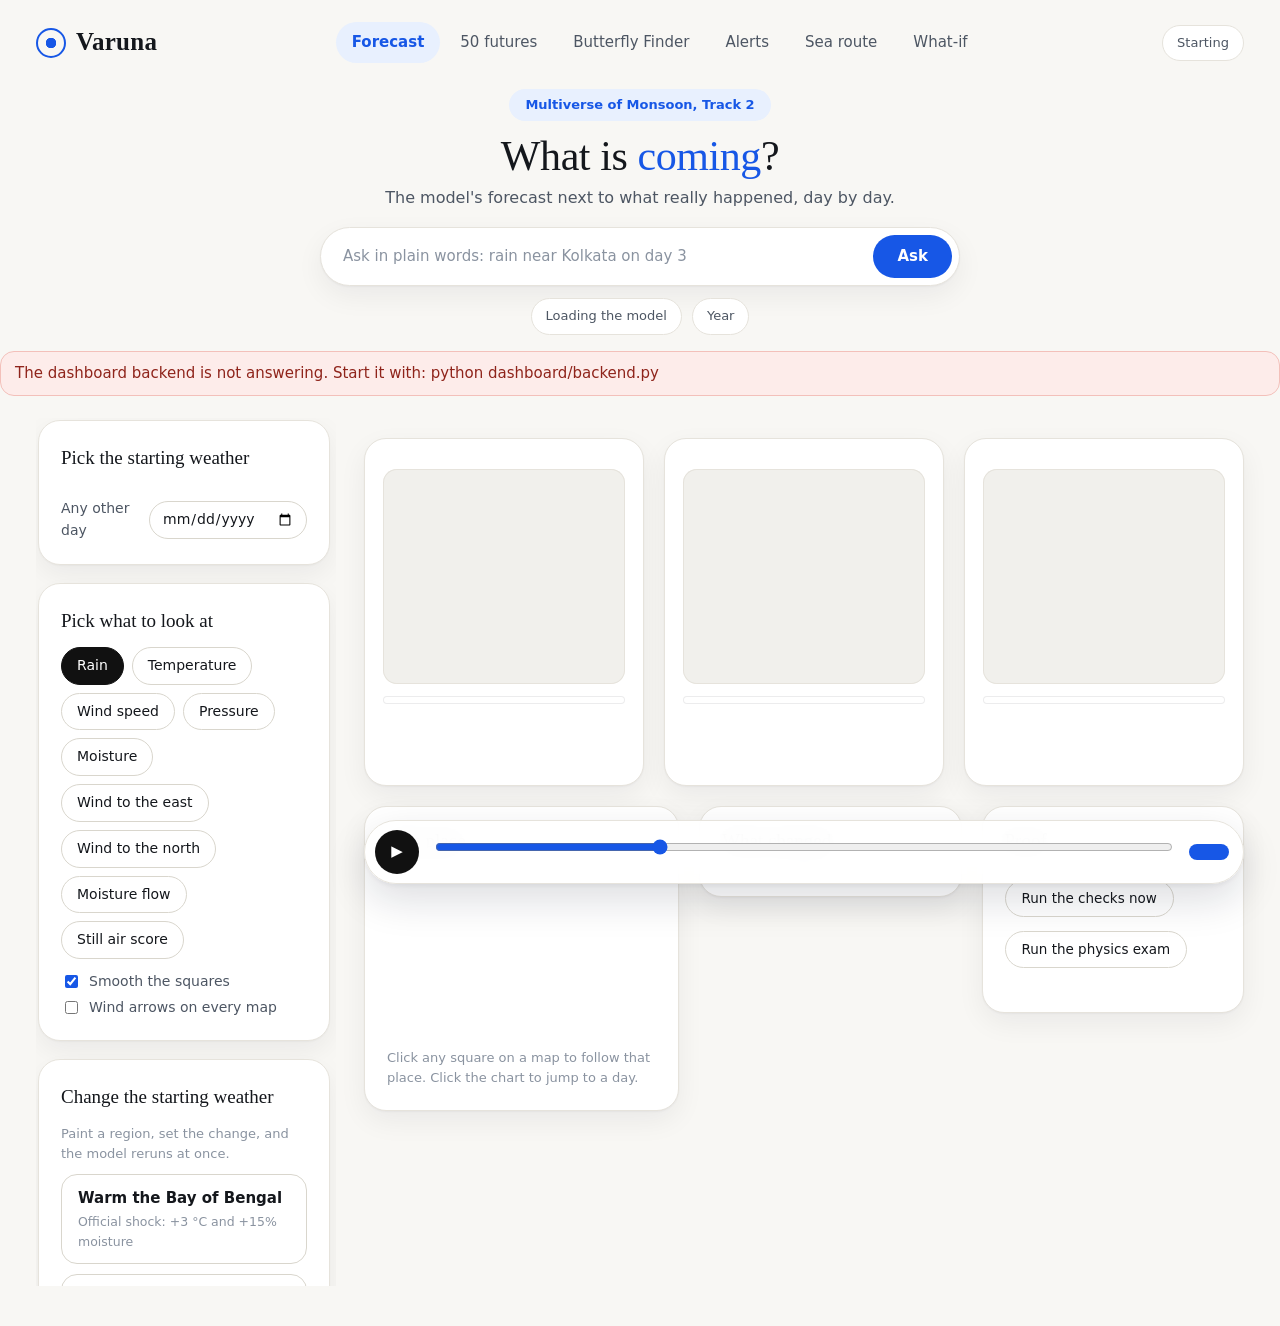
==== commit 64548df0: "Dashboard redesign: light page, serif headlines, pill buttons, light-to-dark maps - Warm off-white p" ====
--- a/dashboard/index.html
+++ b/dashboard/index.html
@@ -8,20 +8,31 @@
 </head>
 <body>
 <header class="top">
-  <div class="brand">
-    <span class="logo">VARUNA</span>
-    <span class="tagline">Change the starting weather. Watch what happens.</span>
-  </div>
+  <div class="brand"><span class="logo">Varuna</span></div>
+  <nav class="tabs" id="tabs">
+    <button data-tab="forecast" class="on">Forecast<small>what is coming</small></button>
+    <button data-tab="futures">50 futures<small>how sure are we</small></button>
+    <button data-tab="finder">Butterfly Finder<small>what does it depend on</small></button>
+    <button data-tab="alerts">Alerts<small>who should act</small></button>
+    <button data-tab="route">Sea route<small>around the wind</small></button>
+    <button data-tab="whatif">What-if<small>change it yourself</small></button>
+  </nav>
+  <span class="chip" id="chipSpeed" title="Time the model took on this laptop's processor. The limit is 5000 ms.">Starting</span>
+</header>
+<section class="hero">
+  <span class="eyebrow">Multiverse of Monsoon, Track 2</span>
+  <h1 id="heroTitle">What is <em>coming</em>?</h1>
+  <p id="heroSub">The model's forecast next to what really happened, day by day.</p>
   <form class="ask" id="ask">
-    <input id="askIn" type="text" autocomplete="off" placeholder="Ask: rain near Kolkata on day 3" aria-label="Ask about the forecast">
-    <button class="btn small" type="submit">Ask</button>
+    <input id="askIn" type="text" autocomplete="off" placeholder="Ask in plain words: rain near Kolkata on day 3" aria-label="Ask about the forecast">
+    <button class="btn" type="submit">Ask</button>
   </form>
+  <div class="askout" id="askOut" hidden></div>
   <div class="chips">
     <span class="chip" id="chipModel">Loading the model</span>
-    <span class="chip" id="chipSpeed" title="Time the model took on this laptop's processor. The limit is 5000 ms.">Speed</span>
     <span class="chip" id="chipYear">Year</span>
   </div>
-</header>
+</section>
 <div class="banner" id="banner" hidden></div>
 
 <div class="layout">
@@ -75,30 +86,12 @@
   </aside>
 
   <main class="main">
-    <div class="askout" id="askOut" hidden></div>
-    <div class="tabs" id="tabs">
-      <button data-tab="forecast" class="on">Forecast<small>what is coming</small></button>
-      <button data-tab="futures">50 futures<small>how sure are we</small></button>
-      <button data-tab="finder">Butterfly Finder<small>what does it depend on</small></button>
-      <button data-tab="alerts">Alerts<small>who should act</small></button>
-      <button data-tab="route">Sea route<small>around the wind</small></button>
-      <button data-tab="whatif">What-if<small>change it yourself</small></button>
-    </div>
     <div class="tools" id="tabTools"></div>
 
     <div class="maps">
       <figure class="map" id="mapA"></figure>
       <figure class="map" id="mapB"></figure>
       <figure class="map" id="mapC"></figure>
-    </div>
-
-    <div class="timeline">
-      <button id="play" class="btn round" title="Play or pause (space bar)">&#9654;</button>
-      <div class="track">
-        <input type="range" id="day" min="0" max="10" value="3" step="1" aria-label="day of the forecast">
-        <div class="dticks" id="dticks"></div>
-      </div>
-      <div class="daylabel" id="dayLabel"></div>
     </div>
 
     <div class="cards">
@@ -122,6 +115,15 @@
         <div id="scores"></div>
       </section>
     </div>
+
+    <div class="timeline">
+      <button id="play" class="btn round" title="Play or pause (space bar)">&#9654;</button>
+      <div class="track">
+        <input type="range" id="day" min="0" max="10" value="3" step="1" aria-label="day of the forecast">
+        <div class="dticks" id="dticks"></div>
+      </div>
+      <div class="daylabel" id="dayLabel"></div>
+    </div>
   </main>
 </div>
 
--- a/dashboard/style.css
+++ b/dashboard/style.css
@@ -168,141 +168,186 @@
 
 
 /* =====================================================================================================
-   Skin: dark glass with an amber accent. Floating pill controls over a deep blue backdrop, the way a
-   weather map app feels. Everything below only restyles; no layout logic depends on it.
+   Skin: light and open. Warm off-white page, white cards, a serif for headings, pill buttons in blue
+   and black. The maps use light-to-dark colour so they sit on the page instead of fighting it.
    ===================================================================================================== */
 :root {
-  --bg: #0a111c;
-  --panel: rgba(20, 30, 48, 0.52);
-  --panel2: rgba(255, 255, 255, 0.06);
-  --line: rgba(255, 255, 255, 0.11);
-  --ink: #fbfbf4;
-  --ink2: #d5d8d0;
-  --mute: #98a2b1;
-  --accent: #f0a32a;
-  --brick: #a8483a;
-  --on-accent: #1d1404;
-  --glass-blur: blur(18px) saturate(145%);
-}
-html { background: #0a111c; }
-body {
-  font-family: -apple-system, "SF Pro Text", "Segoe UI", system-ui, Roboto, Arial, sans-serif;
-  min-height: 100vh;
-  background:
-    radial-gradient(900px 520px at 80% -8%, rgba(64, 132, 184, 0.50), transparent 62%),
-    radial-gradient(720px 500px at 6% 16%, rgba(52, 92, 150, 0.42), transparent 62%),
-    radial-gradient(900px 620px at 52% 112%, rgba(36, 104, 118, 0.38), transparent 60%),
-    linear-gradient(180deg, #0d1828 0%, #0a111c 100%);
-  background-attachment: fixed;
-}
+  --bg: #f8f7f4;
+  --panel: #ffffff;
+  --panel2: #f4f3ef;
+  --line: #e6e3dc;
+  --ink: #14171c;
+  --ink2: #4d5663;
+  --mute: #8a93a0;
+  --accent: #1757e6;
+  --accent-soft: #e8f0fe;
+  --amber: #b25e09;
+  --good: #12805c;
+  --bad: #c0362c;
+  --serif: "Iowan Old Style", "Palatino Linotype", Palatino, "Book Antiqua", Georgia, serif;
+  --shadow: 0 1px 2px rgba(16, 24, 40, 0.04), 0 10px 28px rgba(16, 24, 40, 0.06);
+}
+html, body { background: var(--bg); color: var(--ink); }
+body { font: 15px/1.55 -apple-system, "SF Pro Text", "Segoe UI", system-ui, Roboto, Arial, sans-serif; }
 :focus-visible { outline: 2px solid var(--accent); outline-offset: 2px; }
 
-/* glass surfaces */
-.card, .map, .timeline, .askout {
-  background: var(--panel);
-  -webkit-backdrop-filter: var(--glass-blur); backdrop-filter: var(--glass-blur);
-  border: 1px solid var(--line); border-radius: 18px;
-  box-shadow: 0 12px 34px rgba(0, 0, 0, 0.30), inset 0 1px 0 rgba(255, 255, 255, 0.07);
-}
-
-/* top bar: badge and wordmark, search pill, status pills */
-.top { background: transparent; border: 0; padding: 14px 20px 4px; flex-wrap: nowrap; }
-.brand { flex: none; align-items: center; gap: 12px; }
-.logo { font-weight: 600; letter-spacing: 0.16em; font-size: 21px; display: inline-flex; align-items: center; text-shadow: 0 1px 8px rgba(0, 0, 0, 0.5); }
-.logo::before { content: "V"; display: inline-grid; place-items: center; width: 32px; height: 32px; margin-right: 10px; border-radius: 50%;
-  background: linear-gradient(140deg, #f8bd4c, #e2781b); color: var(--on-accent); font-weight: 800; font-size: 15px; letter-spacing: 0;
-  box-shadow: 0 3px 12px rgba(226, 120, 27, 0.45); }
-.tagline { display: none; }
-.ask { flex: 1 1 320px; max-width: 520px; gap: 8px; }
-.ask input { background: rgba(255, 255, 255, 0.95) no-repeat 14px center
-  url("data:image/svg+xml,%3Csvg xmlns='http://www.w3.org/2000/svg' width='16' height='16' viewBox='0 0 24 24' fill='none' stroke='%23566270' stroke-width='2.6' stroke-linecap='round'%3E%3Ccircle cx='11' cy='11' r='7'/%3E%3Cpath d='M20 20l-3.6-3.6'/%3E%3C/svg%3E");
-  color: #1b2430; border: 0; border-radius: 999px; padding: 9px 16px 9px 40px; box-shadow: 0 4px 16px rgba(0, 0, 0, 0.30); }
-.ask input::placeholder { color: #6b7684; }
-.ask .btn { background: var(--accent); color: var(--on-accent); border: 0; font-weight: 700; padding: 8px 18px; }
-.chips { flex: none; justify-content: flex-end; }
-.chip { background: rgba(8, 14, 24, 0.46); -webkit-backdrop-filter: blur(12px); backdrop-filter: blur(12px); border-color: var(--line); color: var(--ink2); padding: 5px 13px; }
-.chip.good { border-color: rgba(74, 214, 160, 0.45); }
-.chip.warn { border-color: rgba(240, 163, 42, 0.55); color: #ffd28a; }
-.askout { border-radius: 14px; border-left: 3px solid var(--accent); }
-.banner { border-radius: 14px; }
-
-/* left panel: stays on screen, scrolls on its own */
-.layout { padding: 12px 20px 104px; }
-.side { position: sticky; top: 12px; max-height: calc(100vh - 24px); overflow-y: auto; padding-right: 4px; scrollbar-width: thin; scrollbar-color: rgba(255, 255, 255, 0.2) transparent; }
-.card h2 { font-size: 11.5px; letter-spacing: 0.13em; text-transform: uppercase; color: var(--mute); font-weight: 600; margin-bottom: 12px; }
+/* top bar: wordmark, tabs as the navigation, live status */
+.top { display: flex; align-items: center; justify-content: space-between; gap: 24px; flex-wrap: nowrap; max-width: 1560px; margin: 0 auto; padding: 22px 36px 10px;
+  background: transparent; border: 0; }
+.brand { flex: none; }
+.logo { display: inline-flex; align-items: center; gap: 10px; font-family: var(--serif); font-size: 25px; font-weight: 600; letter-spacing: 0.01em; color: var(--ink); }
+.logo::before { content: ""; width: 26px; height: 26px; border-radius: 50%; border: 2.5px solid var(--accent);
+  background: radial-gradient(circle at 50% 50%, var(--accent) 0 5px, transparent 5.5px); }
+.tabs { display: flex; flex-wrap: wrap; justify-content: center; gap: 4px; }
+.tabs button { border: 0; background: transparent; border-radius: 999px; padding: 9px 16px; font-size: 15px; font-weight: 500; color: var(--ink2); cursor: pointer; white-space: nowrap; transition: background 0.15s, color 0.15s; }
+.tabs button:hover { background: #efede8; color: var(--ink); }
+.tabs button small { display: none; }
+.tabs button.on { background: var(--accent-soft); color: var(--accent); font-weight: 600; box-shadow: none; }
+.chip { display: inline-flex; align-items: center; gap: 8px; border: 1px solid var(--line); background: var(--panel); border-radius: 999px; padding: 7px 14px; font-size: 13px; color: var(--ink2); }
+.chip b { color: var(--ink); }
+.chip.good { border-color: #bfe3d2; color: var(--good); background: #f1faf6; }
+.chip.good b { color: var(--good); }
+.chip.warn { border-color: #f1d3a8; color: var(--amber); background: #fdf6ec; }
+.chip.warn b { color: var(--amber); }
+.top > .chip { flex: none; }
+.top > .chip.good::before { content: ""; width: 8px; height: 8px; border-radius: 50%; background: var(--good); box-shadow: 0 0 0 4px rgba(18, 128, 92, 0.15); }
+
+/* the question this tab answers */
+.hero { max-width: 880px; margin: 0 auto; padding: 34px 24px 12px; text-align: center; }
+.eyebrow { display: inline-block; background: var(--accent-soft); color: var(--accent); border-radius: 999px; padding: 6px 16px; font-size: 13px; font-weight: 600; }
+.hero h1 { font-family: var(--serif); font-weight: 500; font-size: 46px; line-height: 1.12; letter-spacing: -0.01em; margin: 16px 0 10px; color: var(--ink); }
+.hero h1 em { font-style: normal; color: var(--accent); }
+.hero p { margin: 0 auto; max-width: 620px; color: var(--ink2); font-size: 16px; }
+.ask { display: flex; gap: 10px; align-items: center; max-width: 640px; margin: 22px auto 0; background: var(--panel); border: 1px solid var(--line); border-radius: 999px; padding: 7px 7px 7px 22px; box-shadow: var(--shadow); }
+.ask input { flex: 1; min-width: 0; border: 0; outline: 0; background: transparent; color: var(--ink); font: inherit; padding: 6px 0; box-shadow: none; }
+.ask input::placeholder { color: var(--mute); }
+.ask .btn { background: var(--accent); color: #fff; border: 0; font-weight: 600; padding: 10px 24px; font-size: 15px; }
+.ask .btn:hover { background: #0f47c7; }
+.askout { max-width: 640px; margin: 14px auto 0; text-align: left; background: var(--panel); border: 1px solid var(--line); border-left: 3px solid var(--accent); border-radius: 14px; padding: 12px 16px; font-size: 14.5px; box-shadow: var(--shadow); }
+.hero .chips { justify-content: center; margin-top: 18px; gap: 10px; }
+.banner { max-width: 1488px; margin: 12px auto 0; border-radius: 14px; background: #fdecea; border-color: #f3c0ba; color: #8f241b; }
+
+/* page frame */
+.layout { max-width: 1560px; margin: 0 auto; grid-template-columns: 300px minmax(0, 1fr); gap: 28px; padding: 22px 36px 40px; }
+.side { position: sticky; top: 16px; max-height: calc(100vh - 32px); overflow-y: auto; gap: 18px; padding: 2px 6px 2px 2px; scrollbar-width: thin; scrollbar-color: #d6d3cb transparent; }
+.main { gap: 20px; }
+.card, .map { background: var(--panel); border: 1px solid var(--line); border-radius: 22px; box-shadow: var(--shadow); -webkit-backdrop-filter: none; backdrop-filter: none; }
+.card { padding: 22px; }
+.card h2 { font-family: var(--serif); font-size: 19px; font-weight: 500; letter-spacing: 0; text-transform: none; color: var(--ink); margin-bottom: 12px; }
 .card h2 b { display: none; }
-.card h3 { font-size: 14px; font-weight: 600; }
-.preset { border-radius: 12px; background: rgba(255, 255, 255, 0.045); border: 1px solid transparent; padding: 8px 12px; transition: background 0.15s; }
-.preset:hover { background: rgba(255, 255, 255, 0.09); border-color: transparent; }
-.preset.on { background: rgba(240, 163, 42, 0.15); border-color: rgba(240, 163, 42, 0.6); box-shadow: none; }
-.fields { grid-template-columns: 1fr; gap: 4px; }
-.field { display: flex; justify-content: space-between; align-items: baseline; border-radius: 999px; padding: 7px 14px; background: rgba(255, 255, 255, 0.045);
-  border: 1px solid transparent; transition: background 0.15s; }
-.field:hover { background: rgba(255, 255, 255, 0.09); }
-.field small { display: inline; font-size: 11.5px; }
-.field.on { background: var(--accent); color: var(--on-accent); font-weight: 600; box-shadow: 0 3px 12px rgba(240, 163, 42, 0.30); }
-.field.on small { color: #4a3508; }
-input[type="date"], input[type="number"] { border-radius: 999px; padding: 5px 10px; background: rgba(0, 0, 0, 0.28); }
-.btn { border-radius: 999px; background: rgba(255, 255, 255, 0.07); border-color: var(--line); transition: background 0.15s; }
-.btn:hover { background: rgba(255, 255, 255, 0.13); border-color: var(--line); }
-.btn.wide { border-radius: 14px; padding: 9px 12px; }
-.btn.wide.on { border-color: var(--accent); background: rgba(240, 163, 42, 0.14); box-shadow: inset 0 0 0 1px var(--accent); }
-.seg { border-radius: 999px; background: rgba(0, 0, 0, 0.30); border-color: var(--line); padding: 3px; gap: 2px; overflow: visible; }
-.seg button { border: 0; border-radius: 999px; background: transparent; color: var(--ink2); }
-.seg button.on { background: var(--brick); color: #fff; }
-details.more { margin-top: 12px; border-top: 1px solid var(--line); padding-top: 10px; }
-details.more summary { cursor: pointer; list-style: none; display: flex; align-items: center; gap: 10px; font-size: 13px; font-weight: 600; }
+.card h3 { font-family: var(--serif); font-size: 19px; font-weight: 500; margin-bottom: 12px; }
+.hint { color: var(--mute); font-size: 13px; }
+
+/* left panel */
+.presets { gap: 0; }
+.preset { background: transparent; border: 0; border-bottom: 1px solid #efede7; border-radius: 0; padding: 11px 2px; font-size: 15px; font-weight: 500; color: var(--ink); transition: color 0.15s; }
+.preset:last-child { border-bottom: 0; }
+.preset small { font-size: 12.5px; color: var(--mute); font-weight: 400; margin-top: 1px; }
+.preset:hover { color: var(--accent); border-color: #efede7; background: transparent; }
+.preset.on { color: var(--accent); background: transparent; border-color: #efede7; box-shadow: none; }
+.preset.on::after { content: "selected"; float: right; margin-top: -34px; font-size: 11.5px; font-weight: 600; color: var(--accent); background: var(--accent-soft); border-radius: 999px; padding: 2px 10px; }
+.line { margin-top: 14px; font-size: 14px; }
+input[type="date"], input[type="number"] { background: var(--panel); border: 1px solid #d9d6cd; border-radius: 999px; padding: 6px 12px; color: var(--ink); color-scheme: light; }
+input[type="number"] { width: 60px; }
+input[type="range"] { accent-color: var(--accent); }
+.fields { display: flex; flex-wrap: wrap; gap: 8px; margin-bottom: 12px; }
+.field { display: inline-block; border: 1px solid #d9d6cd; background: var(--panel); border-radius: 999px; padding: 7px 15px; font-size: 14px; font-weight: 500; color: var(--ink); cursor: pointer; transition: background 0.15s; }
+.field small { display: none; }
+.field:hover { background: #f1efea; }
+.field.on { background: #111; border-color: #111; color: #fff; box-shadow: none; }
+.check { color: var(--ink2); font-size: 14px; }
+.btn { border: 1px solid #d9d6cd; background: var(--panel); border-radius: 999px; padding: 9px 18px; font-weight: 500; color: var(--ink); cursor: pointer; transition: background 0.15s; }
+.btn:hover { background: #f1efea; border-color: #d9d6cd; }
+.btn.small { padding: 7px 16px; font-size: 13.5px; }
+.btn.wide { display: block; width: 100%; text-align: left; border-radius: 16px; padding: 12px 16px; margin-top: 10px; font-weight: 600; }
+.btn.wide small { font-weight: 400; color: var(--mute); font-size: 12.5px; margin-top: 2px; }
+.btn.wide.on { border-color: var(--accent); background: var(--accent-soft); color: var(--accent); box-shadow: none; }
+details.more { margin-top: 16px; border-top: 1px solid #efede7; padding-top: 14px; }
+details.more summary { cursor: pointer; list-style: none; display: flex; align-items: center; gap: 10px; font-size: 15px; font-weight: 500; color: var(--accent); }
 details.more summary::-webkit-details-marker { display: none; }
-details.more summary::before { content: "+"; display: inline-grid; place-items: center; width: 20px; height: 20px; border-radius: 50%; background: var(--accent); color: var(--on-accent); font-weight: 800; }
+details.more summary::before { content: "+"; font-size: 20px; line-height: 1; font-weight: 400; }
 details.more[open] summary::before { content: "\2212"; }
-
-/* tabs: one pill bar, the active tab shows its question */
-.tabs { display: inline-flex; align-self: start; justify-self: start; gap: 4px; padding: 5px; border-radius: 999px; background: rgba(8, 14, 24, 0.50);
-  -webkit-backdrop-filter: var(--glass-blur); backdrop-filter: var(--glass-blur); border: 1px solid var(--line); }
-.tabs button { border: 0; background: transparent; border-radius: 999px; padding: 8px 18px; color: var(--ink2); font-weight: 500; white-space: nowrap; transition: background 0.15s; }
-.tabs button:hover { background: rgba(255, 255, 255, 0.08); }
-.tabs button small { display: none; }
-.tabs button.on { background: var(--accent); color: var(--on-accent); font-weight: 700; box-shadow: 0 3px 14px rgba(240, 163, 42, 0.35); }
-.tabs button.on small { display: inline; margin-left: 9px; font-weight: 500; color: #4a3508; font-size: 12.5px; }
-.tools { padding: 0 6px; }
-.tools select { border-radius: 999px; background: rgba(0, 0, 0, 0.32); border-color: var(--line); padding: 5px 12px; }
-
-/* maps: legend as a pill with the numbers on it */
-.map { padding: 12px 12px 10px; }
-.map figcaption { align-items: center; }
-.map .mt { font-size: 14.5px; }
-.map .ms { background: rgba(0, 0, 0, 0.34); border-radius: 999px; padding: 3px 11px; color: var(--ink2); font-size: 11.5px; white-space: nowrap; }
-.cvwrap { border-radius: 12px; background: #0b1422; box-shadow: inset 0 0 0 1px rgba(255, 255, 255, 0.07); }
-.empty { background: rgba(8, 14, 24, 0.62); -webkit-backdrop-filter: blur(4px); backdrop-filter: blur(4px); }
-.legend { position: relative; margin-top: 10px; }
-.lgcv { height: 22px; border-radius: 999px; box-shadow: inset 0 0 0 1px rgba(0, 0, 0, 0.35), 0 3px 10px rgba(0, 0, 0, 0.30); }
-.ticks { position: absolute; left: 12px; right: 12px; top: 0; height: 22px; line-height: 22px; margin: 0; font-size: 11px; font-weight: 700; color: #fff;
-  text-shadow: 0 0 3px rgba(0, 0, 0, 0.95), 0 0 2px rgba(0, 0, 0, 0.95), 0 1px 2px rgba(0, 0, 0, 0.8); }
-.honest { margin-top: 8px; color: var(--mute); }
-
-/* timeline: a floating bar that stays at the bottom of the screen */
-.timeline { position: fixed; left: 354px; right: 20px; bottom: 14px; z-index: 30; border-radius: 999px; padding: 8px 12px 8px 10px; gap: 16px;
-  background: rgba(10, 16, 28, 0.70); -webkit-backdrop-filter: blur(22px) saturate(150%); backdrop-filter: blur(22px) saturate(150%);
-  border-color: rgba(255, 255, 255, 0.16); box-shadow: 0 16px 44px rgba(0, 0, 0, 0.55), inset 0 1px 0 rgba(255, 255, 255, 0.08); }
-.btn.round { width: 44px; height: 44px; background: #fff; color: #b3261e; border: 0; font-size: 16px; box-shadow: 0 3px 12px rgba(0, 0, 0, 0.45); }
-.btn.round:hover { background: #fff; }
-.dticks span.on { color: var(--accent); }
-.daylabel { min-width: 0; text-align: center; background: var(--accent); color: var(--on-accent); border-radius: 999px; padding: 5px 18px; font-weight: 700; white-space: nowrap;
-  box-shadow: 0 3px 14px rgba(240, 163, 42, 0.35); }
-.daylabel small { display: inline; margin-left: 8px; color: #4a3508; font-weight: 500; }
+.seg { margin: 14px 0 10px; border: 1px solid #d9d6cd; border-radius: 999px; background: var(--panel); padding: 3px; gap: 2px; overflow: visible; }
+.seg button { border: 0; border-radius: 999px; background: transparent; color: var(--ink2); padding: 7px 0; font-size: 13.5px; cursor: pointer; }
+.seg button.on { background: #111; color: #fff; font-weight: 600; }
+.slider { color: var(--ink2); font-size: 13.5px; margin-top: 12px; }
+.slider output { color: var(--ink); }
+.slider.live output { color: var(--accent); }
+.boxrow { color: var(--ink2); font-size: 13.5px; gap: 6px; }
+.sliders { border-top: 1px solid #efede7; margin-top: 14px; padding-top: 6px; }
+
+/* controls for the current tab */
+.tools { background: transparent; border: 0; padding: 0 4px; gap: 10px 16px; font-size: 14px; color: var(--ink2); min-height: 0; }
+.tools .check { color: var(--ink); }
+.tools select { border: 1px solid #d9d6cd; background: var(--panel); border-radius: 999px; padding: 7px 14px; color: var(--ink); color-scheme: light; }
+
+/* maps */
+.maps { gap: 20px; }
+.map { padding: 18px; }
+.map figcaption { align-items: baseline; margin-bottom: 12px; }
+.map .mt { font-family: var(--serif); font-size: 19px; font-weight: 500; }
+.map .ms { background: transparent; padding: 0; color: var(--mute); font-size: 12.5px; }
+.cvwrap { border-radius: 14px; background: #f1f0ec; box-shadow: inset 0 0 0 1px #e6e3dc; }
+.empty { background: rgba(248, 247, 244, 0.86); color: var(--ink2); -webkit-backdrop-filter: blur(2px); backdrop-filter: blur(2px); font-size: 14px; }
+.legend { position: static; margin-top: 12px; }
+.lgcv { height: 8px; border-radius: 999px; box-shadow: inset 0 0 0 1px rgba(20, 23, 28, 0.08); }
+.ticks { position: relative; left: auto; right: auto; top: auto; height: 16px; line-height: 16px; margin-top: 4px; font-size: 11px; font-weight: 500; color: var(--mute); text-shadow: none; }
+.honest { color: var(--mute); font-size: 12.5px; margin-top: 8px; min-height: 2.8em; }
+
+/* day slider: stays at the bottom of the screen */
+.timeline { position: sticky; bottom: 16px; z-index: 30; left: auto; right: auto; background: rgba(255, 255, 255, 0.92); -webkit-backdrop-filter: blur(14px); backdrop-filter: blur(14px);
+  border: 1px solid var(--line); border-radius: 999px; padding: 9px 14px 9px 10px; gap: 16px; box-shadow: 0 2px 4px rgba(16, 24, 40, 0.05), 0 16px 40px rgba(16, 24, 40, 0.14); }
+.btn.round { width: 44px; height: 44px; background: #111; color: #fff; border: 0; font-size: 15px; box-shadow: none; }
+.btn.round:hover { background: #2a2d33; }
+.dticks { color: var(--mute); }
+.dticks span.on { color: var(--accent); font-weight: 700; }
+.daylabel { min-width: 0; text-align: center; background: var(--accent); color: #fff; border-radius: 999px; padding: 8px 20px; font-weight: 600; white-space: nowrap; box-shadow: none; }
+.daylabel small { display: inline; margin-left: 8px; color: rgba(255, 255, 255, 0.82); font-weight: 400; font-size: 13px; }
 
 /* cards under the maps */
-.fact { border-bottom-color: rgba(255, 255, 255, 0.07); }
-#scores td { border-bottom-color: rgba(255, 255, 255, 0.07); }
-.tip { background: rgba(8, 12, 20, 0.84); -webkit-backdrop-filter: blur(14px); backdrop-filter: blur(14px); border-color: rgba(255, 255, 255, 0.18); border-radius: 12px; }
-.shot .layout { padding: 8px; }
+.cards { gap: 20px; grid-template-columns: 1.2fr 1fr 1fr; }
+.legendline { color: var(--ink2); font-size: 13.5px; }
+.legendline b { color: var(--ink); }
+.facts { gap: 0; font-size: 14px; }
+.fact { grid-template-columns: minmax(40%, 1fr) minmax(0, auto); border-bottom: 1px solid #efede7; padding: 9px 0; }
+.fact:last-child { border-bottom: 0; }
+.fact span { color: var(--ink2); }
+.fact b { color: var(--ink); }
+.fact b small { color: var(--mute); }
+.fact i { color: var(--mute); }
+.ok { color: var(--good) !important; }
+.no { color: var(--bad) !important; }
+.warnc { color: var(--amber) !important; }
+#scores td { border-bottom: 1px solid #efede7; color: var(--ink2); padding: 6px 0; }
+#scores td:last-child { color: var(--ink); }
+#scores tr.total td { color: var(--ink); }
+#proofGo, #examGo { margin-top: 14px; margin-right: 6px; }
+.tip { background: #fff; color: var(--ink); border: 1px solid var(--line); border-radius: 14px; box-shadow: 0 12px 32px rgba(16, 24, 40, 0.18); -webkit-backdrop-filter: none; backdrop-filter: none; padding: 10px 14px; }
+.tip .th, .tip .tr span { color: var(--ink2); }
+
+.shot .hero { display: none; }
+.shot .layout { padding: 8px; max-width: none; }
 
 @media (max-width: 1180px) {
-  .top { flex-wrap: wrap; }
+  .top { flex-wrap: wrap; justify-content: center; padding: 18px 20px 6px; }
+  .layout { grid-template-columns: 1fr; padding: 18px 20px 40px; }
   .side { position: static; max-height: none; overflow: visible; }
-  .timeline { left: 20px; }
-  .tabs { display: flex; flex-wrap: wrap; border-radius: 22px; }
+  .cards { grid-template-columns: 1fr; }
+  .hero h1 { font-size: 36px; }
 }
 @media (max-width: 760px) {
   .timeline { border-radius: 22px; }
-}
+  .hero h1 { font-size: 30px; }
+}
+
+/* refinements after the first look */
+.hero { padding: 16px 24px 4px; }
+.hero h1 { font-size: 42px; margin: 12px 0 6px; }
+.ask { margin-top: 16px; }
+.hero .chips { margin-top: 12px; }
+.map figcaption { display: block; margin-bottom: 12px; }
+.map .mt { display: block; font-size: 18.5px; line-height: 1.25; white-space: nowrap; overflow: hidden; text-overflow: ellipsis; }
+.map .ms { display: block; text-align: left; margin-top: 2px; }
+.preset.on::after { content: none; }
+.preset.on::before { content: ""; display: inline-block; width: 8px; height: 8px; border-radius: 50%; background: var(--accent); margin-right: 9px; vertical-align: 1px; }
+.card h3 { line-height: 1.3; }
